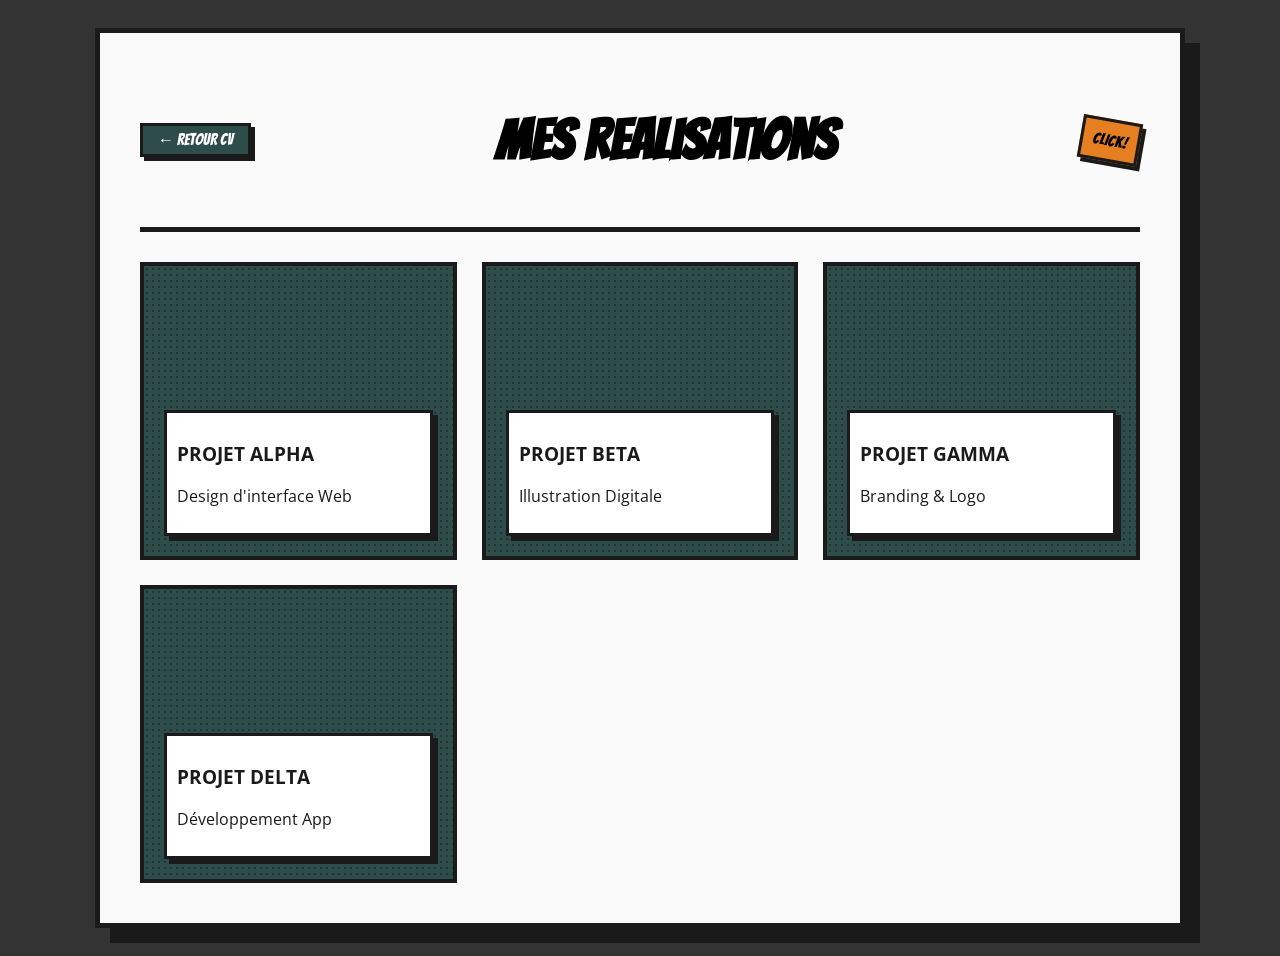
==== index.html @ 5f76e453 "Add files via upload" ====
<!DOCTYPE html>
<html lang="fr">
<head>
    <meta charset="UTF-8">
    <meta name="viewport" content="width=device-width, initial-scale=1.0">
    <title>Portfolio - Style Comics</title>
    <link rel="stylesheet" href="style.css">
    <link href="https://fonts.googleapis.com/css2?family=Bangers&family=Open+Sans:wght@400;700&display=swap" rel="stylesheet">
</head>
<body>
    <div class="portfolio-container">
        <header class="portfolio-header">
            <a href="https://lsylviel.github.io/CV-Sylvie-Leperlier---Designer-D-veloppeuse-Junior/" class="back-btn">← RETOUR CV</a>
            <h1 class="name">MES RealisationS</h1>
            <div class="onomatopoeia">CLICK!</div>
        </header>

        <main class="projects-grid">
            <!-- Projet 1 -->
            <div class="project-card halftone" data-project="Projet Alpha">
                <div class="project-content">
                    <h3>PROJET ALPHA</h3>
                    <p>Design d'interface Web</p>
                </div>
            </div>

            <!-- Projet 2 -->
            <div class="project-card halftone" data-project="Projet Beta">
                <div class="project-content">
                    <h3>PROJET BETA</h3>
                    <p>Illustration Digitale</p>
                </div>
            </div>

            <!-- Projet 3 -->
            <div class="project-card halftone" data-project="Projet Gamma">
                <div class="project-content">
                    <h3>PROJET GAMMA</h3>
                    <p>Branding & Logo</p>
                </div>
            </div>
            
            <!-- Projet 4 -->
            <div class="project-card halftone" data-project="Projet Delta">
                <div class="project-content">
                    <h3>PROJET DELTA</h3>
                    <p>Développement App</p>
                </div>
            </div>
        </main>
    </div>

    <!-- Fenêtre Modale pour les détails -->
    <div id="modal" class="modal">
        <div class="modal-content">
            <span class="close">&times;</span>
            <h2 id="modal-title">TITRE DU PROJET</h2>
            <div class="modal-body">
                <p>Ici, tu pourras ajouter la description détaillée, des images ou un lien vers la démo.</p>
            </div>
        </div>
    </div>

    <script src="script.js"></script>
</body>
</html>
---- style.css ----
:root {
    --ink-black: #1a1a1a;
    --paper-white: #fafafa;
    --comic-yellow: #f1c40f;
    --primary-green: #2d4c4a;
    --accent-orange: #e67e22;
}

body {
    background-color: #333;
    font-family: 'Open Sans', sans-serif;
    padding: 20px;
}

.portfolio-container {
    background-color: var(--paper-white);
    max-width: 1000px;
    margin: 0 auto;
    border: 5px solid var(--ink-black);
    box-shadow: 15px 15px 0px var(--ink-black);
    padding: 40px;
}

.portfolio-header {
    display: flex;
    justify-content: space-between;
    align-items: center;
    border-bottom: 5px solid var(--ink-black);
    padding-bottom: 20px;
    margin-bottom: 30px;
    position: relative;
}

.back-btn {
    font-family: 'Bangers', cursive;
    text-decoration: none;
    color: white;
    background: var(--primary-green);
    padding: 5px 15px;
    border: 3px solid var(--ink-black);
    box-shadow: 4px 4px 0px var(--ink-black);
}

.name { font-family: 'Bangers', cursive; font-size: 3.5rem; }

.onomatopoeia {
    background: var(--accent-orange);
    padding: 10px;
    font-family: 'Bangers', cursive;
    border: 3px solid var(--ink-black);
    transform: rotate(10deg);
    box-shadow: 4px 4px 0px var(--ink-black);
}

/* Grille de projets */
.projects-grid {
    display: grid;
    grid-template-columns: repeat(auto-fit, minmax(280px, 1fr));
    gap: 25px;
}

.project-card {
    height: 250px;
    border: 4px solid var(--ink-black);
    background-color: var(--primary-green);
    color: white;
    position: relative;
    cursor: pointer;
    transition: transform 0.2s;
    overflow: hidden;
    display: flex;
    align-items: flex-end;
    padding: 20px;
}

.project-card:hover {
    transform: scale(1.02) rotate(-1deg);
}

.project-content {
    background: white;
    color: var(--ink-black);
    padding: 10px;
    border: 3px solid var(--ink-black);
    width: 100%;
    box-shadow: 5px 5px 0px var(--ink-black);
}

.halftone {
    background-image: radial-gradient(rgba(0,0,0,0.3) 20%, transparent 20%);
    background-size: 6px 6px;
}

/* Modale */
.modal {
    display: none;
    position: fixed;
    z-index: 100;
    left: 0; top: 0; width: 100%; height: 100%;
    background-color: rgba(0,0,0,0.8);
}

.modal-content {
    background-color: var(--paper-white);
    margin: 10% auto;
    padding: 20px;
    border: 5px solid var(--ink-black);
    width: 60%;
    box-shadow: 10px 10px 0px var(--comic-yellow);
}

.close { float: right; font-size: 2rem; cursor: pointer; }
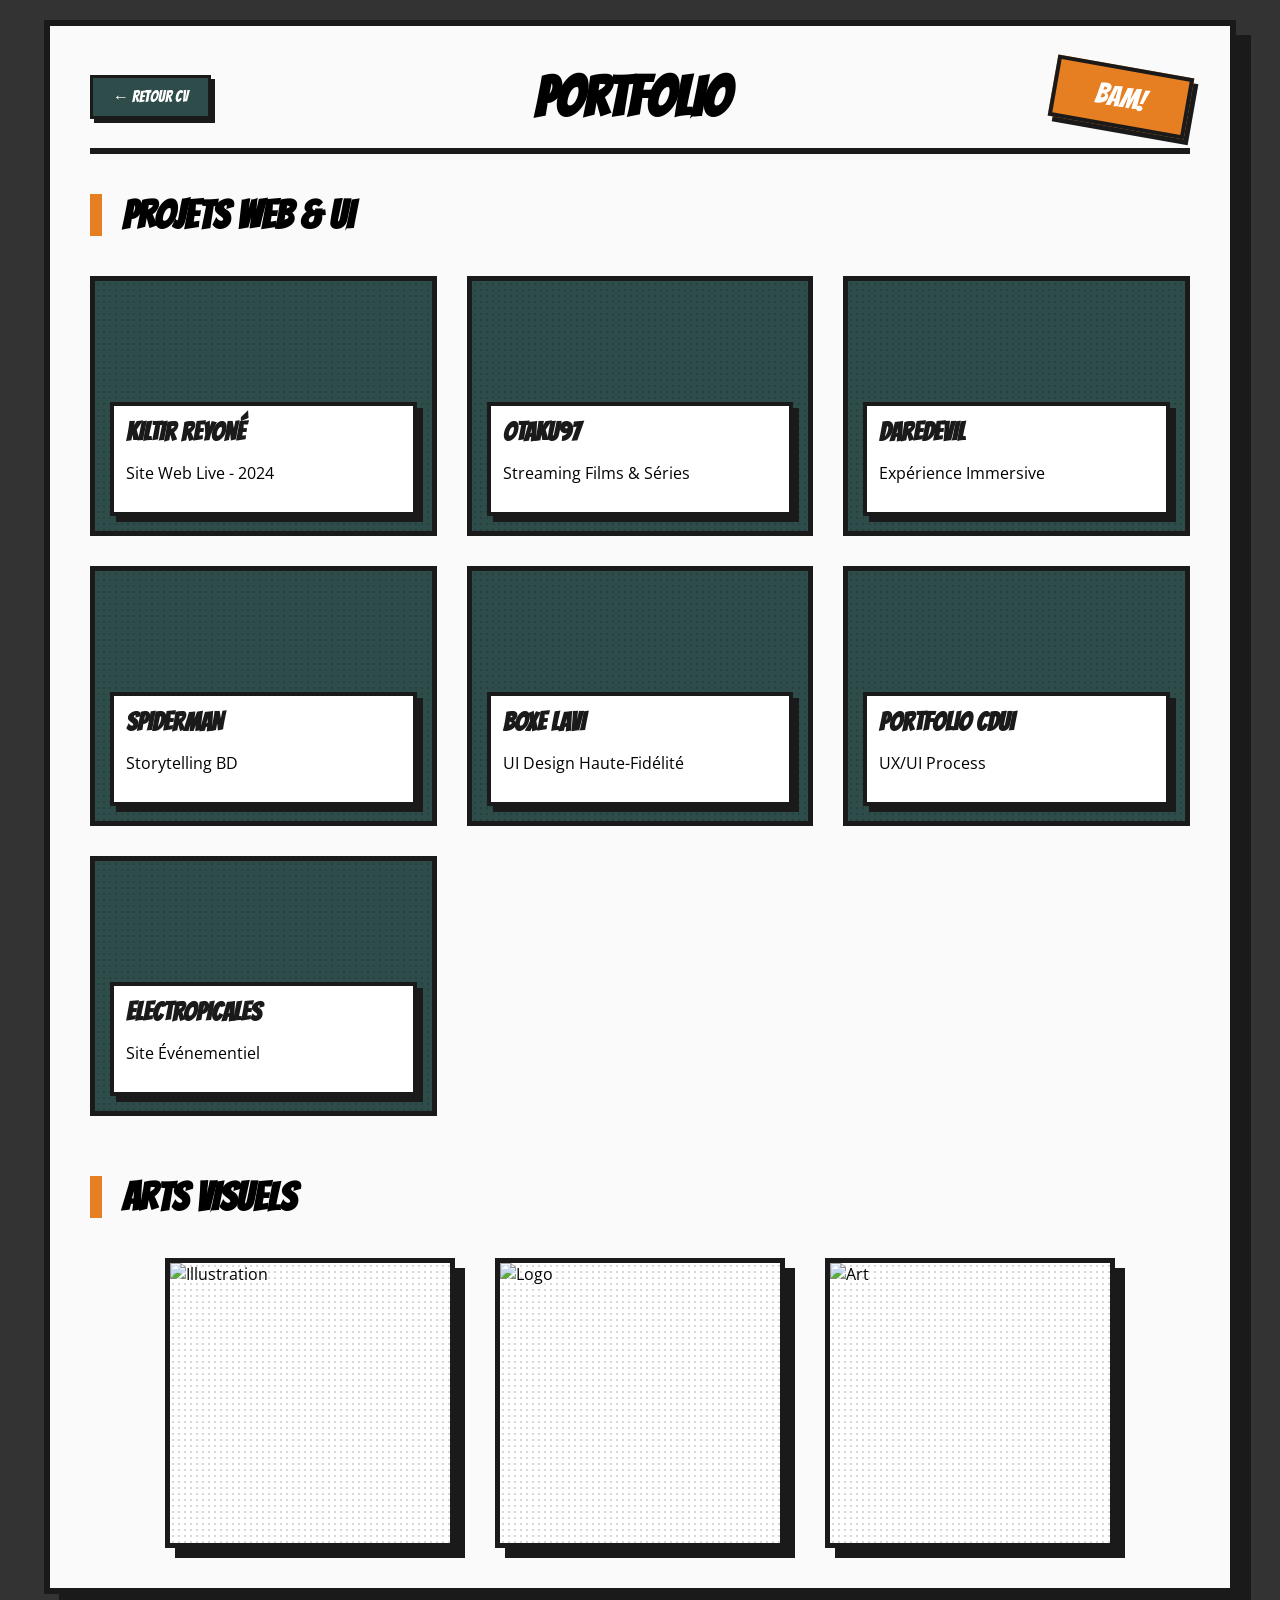
==== commit 08848c24: "Add files via upload" ====
--- a/index.html
+++ b/index.html
@@ -3,7 +3,7 @@
 <head>
     <meta charset="UTF-8">
     <meta name="viewport" content="width=device-width, initial-scale=1.0">
-    <title>Portfolio - Style Comics</title>
+    <title>Portfolio - Sylvie Leperlier</title>
     <link rel="stylesheet" href="style.css">
     <link href="https://fonts.googleapis.com/css2?family=Bangers&family=Open+Sans:wght@400;700&display=swap" rel="stylesheet">
 </head>
@@ -11,53 +11,67 @@
     <div class="portfolio-container">
         <header class="portfolio-header">
             <a href="https://lsylviel.github.io/CV-Sylvie-Leperlier---Designer-D-veloppeuse-Junior/" class="back-btn">← RETOUR CV</a>
-            <h1 class="name">MES RealisationS</h1>
-            <div class="onomatopoeia">CLICK!</div>
+            <h1 class="name">PORTFOLIO</h1>
+            <div class="onomatopoeia" id="bam-button">BAM!</div>
         </header>
 
+        <h2 class="section-title-comics">PROJETS WEB & UI</h2>
         <main class="projects-grid">
-            <!-- Projet 1 -->
-            <div class="project-card halftone" data-project="Projet Alpha">
-                <div class="project-content">
-                    <h3>PROJET ALPHA</h3>
-                    <p>Design d'interface Web</p>
-                </div>
+            
+            <div class="project-card-green halftone" data-type="web" data-project="Kiltir Reyoné" data-info="Réalisation 2024. Site vitrine dédié à la valorisation de la culture réunionnaise. Optimisation UX/UI, développement responsive et mise en ligne réelle." data-link="https://www.kiltirreyone.re/">
+                <div class="project-content"><h3>KILTIR REYONÉ</h3><p>Site Web Live - 2024</p></div>
             </div>
 
-            <!-- Projet 2 -->
-            <div class="project-card halftone" data-project="Projet Beta">
-                <div class="project-content">
-                    <h3>PROJET BETA</h3>
-                    <p>Illustration Digitale</p>
-                </div>
+            <div class="project-card-green halftone" data-type="web" data-project="Otaku97" data-info="Conception d'une plateforme de SVOD premium regroupant Films, Séries et Animés. Une interface pensée pour les passionnés de Pop-Culture." data-link="https://lsylviel.github.io/otaku97/">
+                <div class="project-content"><h3>OTAKU97</h3><p>Streaming Films & Séries</p></div>
             </div>
 
-            <!-- Projet 3 -->
-            <div class="project-card halftone" data-project="Projet Gamma">
-                <div class="project-content">
-                    <h3>PROJET GAMMA</h3>
-                    <p>Branding & Logo</p>
-                </div>
+            <div class="project-card-green halftone" data-type="web" data-project="Daredevil" data-info="Immersion totale dans l'univers de Hell's Kitchen. Travail poussé sur l'ambiance 'Dark UI' et les contrastes forts pour un design percutant." data-link="https://lsylviel.github.io/daredevil/">
+                <div class="project-content"><h3>DAREDEVIL</h3><p>Expérience Immersive</p></div>
             </div>
-            
-            <!-- Projet 4 -->
-            <div class="project-card halftone" data-project="Projet Delta">
-                <div class="project-content">
-                    <h3>PROJET DELTA</h3>
-                    <p>Développement App</p>
-                </div>
+
+            <div class="project-card-green halftone" data-type="web" data-project="Spiderman" data-info="Expérience interactive conçue comme une planche de BD vivante. Le storytelling guide l'utilisateur à travers des cases dynamiques via le scroll." data-link="https://lsylviel.github.io/spiderman/">
+                <div class="project-content"><h3>SPIDERMAN</h3><p>Storytelling BD</p></div>
+            </div>
+
+            <div class="project-card-green halftone" data-type="web" data-project="Boxe Lavi" data-img="Maquette Haute Fidélité - Boxe Lavi.jpg" data-info="Landing page haute-fidélité pour un club de boxe. Un design puissant en noir, blanc et rouge avec une esthétique manga dynamique." data-link="#">
+                <div class="project-content"><h3>BOXE LAVI</h3><p>UI Design Haute-Fidélité</p></div>
+            </div>
+
+            <div class="project-card-green halftone" 
+                 data-type="web" 
+                 data-project="Landing Page CDUI : Processus UI" 
+                 data-img-low="Maquette Basse Fidélité - Landing page CDUI.jpg" 
+                 data-img-high="Maquette haute fidelité - Landing Page CDUI.jpg" 
+                 data-info="Étude de cas complète : Passage d'une structure basse fidélité (Wireframe) à un rendu final moderne et ergonomique." 
+                 data-link="#">
+                <div class="project-content"><h3>PORTFOLIO CDUI</h3><p>UX/UI Process</p></div>
+            </div>
+
+            <div class="project-card-green halftone" data-type="web" data-project="Electropicales" data-info="Site événementiel pour le festival 2026. Un design vibrant qui capture l'énergie de la musique électronique." data-link="https://lsylviel.github.io/les-electropicales-2026/index.html">
+                <div class="project-content"><h3>ELECTROPICALES</h3><p>Site Événementiel</p></div>
             </div>
         </main>
+
+        <h2 class="section-title-comics" style="margin-top: 60px;">ARTS VISUELS</h2>
+        <section class="visual-grid-centered">
+            <div class="visual-card-white halftone" data-type="visual" data-project="Illustration Digitale" data-info="Character design réalisé sur tablette graphique.">
+                <img src="image1.jpg" alt="Illustration" class="visual-img">
+            </div>
+            <div class="visual-card-white halftone" data-type="visual" data-project="Logo Design" data-info="Identité visuelle vectorielle.">
+                <img src="image2.png" alt="Logo" class="visual-img">
+            </div>
+            <div class="visual-card-white halftone" data-type="visual" data-project="Concept Graphique" data-info="Mise en page créative pour supports numériques.">
+                <img src="image3.jpg" alt="Art" class="visual-img">
+            </div>
+        </section>
     </div>
 
-    <!-- Fenêtre Modale pour les détails -->
     <div id="modal" class="modal">
         <div class="modal-content">
             <span class="close">&times;</span>
-            <h2 id="modal-title">TITRE DU PROJET</h2>
-            <div class="modal-body">
-                <p>Ici, tu pourras ajouter la description détaillée, des images ou un lien vers la démo.</p>
-            </div>
+            <h2 id="modal-title"></h2>
+            <div id="modal-body" class="modal-body"></div>
         </div>
     </div>
 
--- a/style.css
+++ b/style.css
@@ -6,107 +6,85 @@
     --accent-orange: #e67e22;
 }
 
-body {
-    background-color: #333;
-    font-family: 'Open Sans', sans-serif;
-    padding: 20px;
-}
+body { background-color: #333; font-family: 'Open Sans', sans-serif; margin: 0; padding: 20px; }
 
 .portfolio-container {
     background-color: var(--paper-white);
-    max-width: 1000px;
+    max-width: 1100px;
     margin: 0 auto;
-    border: 5px solid var(--ink-black);
+    border: 6px solid var(--ink-black);
     box-shadow: 15px 15px 0px var(--ink-black);
     padding: 40px;
 }
 
 .portfolio-header {
-    display: flex;
-    justify-content: space-between;
-    align-items: center;
-    border-bottom: 5px solid var(--ink-black);
-    padding-bottom: 20px;
-    margin-bottom: 30px;
-    position: relative;
+    display: flex; justify-content: space-between; align-items: center;
+    border-bottom: 6px solid var(--ink-black); padding-bottom: 20px; margin-bottom: 30px;
+}
+
+.name { font-family: 'Bangers', cursive; font-size: 3.5rem; margin: 0; }
+
+.onomatopoeia {
+    background: var(--accent-orange);
+    width: 130px; text-align: center; padding: 12px 0;
+    font-family: 'Bangers', cursive; font-size: 1.8rem; color: white;
+    border: 4px solid var(--ink-black); transform: rotate(10deg);
+    box-shadow: 5px 5px 0px var(--ink-black); cursor: pointer;
+    user-select: none; transition: 0.1s;
+}
+.onomatopoeia:active { transform: scale(1.1) rotate(-5deg); background: var(--comic-yellow); color: var(--ink-black); }
+
+.section-title-comics { 
+    font-family: 'Bangers', cursive; font-size: 2.5rem; 
+    border-left: 12px solid var(--accent-orange); padding-left: 20px; margin: 40px 0; 
 }
 
 .back-btn {
-    font-family: 'Bangers', cursive;
-    text-decoration: none;
-    color: white;
-    background: var(--primary-green);
-    padding: 5px 15px;
-    border: 3px solid var(--ink-black);
+    font-family: 'Bangers', cursive; text-decoration: none; color: white;
+    background: var(--primary-green); padding: 10px 20px; border: 3px solid var(--ink-black);
     box-shadow: 4px 4px 0px var(--ink-black);
 }
 
-.name { font-family: 'Bangers', cursive; font-size: 3.5rem; }
-
-.onomatopoeia {
-    background: var(--accent-orange);
-    padding: 10px;
-    font-family: 'Bangers', cursive;
-    border: 3px solid var(--ink-black);
-    transform: rotate(10deg);
-    box-shadow: 4px 4px 0px var(--ink-black);
+.projects-grid {
+    display: grid; gap: 30px;
+    grid-template-columns: repeat(auto-fit, minmax(280px, 1fr));
 }
 
-/* Grille de projets */
-.projects-grid {
-    display: grid;
-    grid-template-columns: repeat(auto-fit, minmax(280px, 1fr));
-    gap: 25px;
+.project-card-green {
+    height: 220px; border: 5px solid var(--ink-black); background: var(--primary-green);
+    cursor: pointer; position: relative; display: flex; align-items: flex-end; padding: 15px;
+    transition: transform 0.2s;
+}
+.project-card-green:hover { transform: rotate(-1deg) scale(1.02); }
+
+.project-content { 
+    background: white; border: 4px solid var(--ink-black); width: 100%; 
+    padding: 12px; box-shadow: 6px 6px 0px var(--ink-black); 
+}
+.project-content h3 { margin: 0; font-family: 'Bangers'; font-size: 1.6rem; color: var(--ink-black); }
+
+.visual-grid-centered {
+    display: flex; flex-wrap: wrap; justify-content: center; gap: 40px; width: 100%;
 }
 
-.project-card {
-    height: 250px;
-    border: 4px solid var(--ink-black);
-    background-color: var(--primary-green);
-    color: white;
-    position: relative;
-    cursor: pointer;
-    transition: transform 0.2s;
-    overflow: hidden;
-    display: flex;
-    align-items: flex-end;
-    padding: 20px;
+.visual-card-white {
+    width: 280px; aspect-ratio: 1/1; border: 5px solid var(--ink-black); 
+    background: white; cursor: pointer; overflow: hidden; 
+    display: flex; align-items: center; justify-content: center;
+    box-shadow: 10px 10px 0px var(--ink-black); transition: transform 0.2s;
 }
 
-.project-card:hover {
-    transform: scale(1.02) rotate(-1deg);
-}
+.visual-img { width: 100%; height: 100%; object-fit: cover; }
+.halftone { background-image: radial-gradient(rgba(0,0,0,0.15) 20%, transparent 20%); background-size: 6px 6px; }
 
-.project-content {
-    background: white;
-    color: var(--ink-black);
-    padding: 10px;
-    border: 3px solid var(--ink-black);
-    width: 100%;
-    box-shadow: 5px 5px 0px var(--ink-black);
-}
+.modal { display: none; position: fixed; z-index: 100; left: 0; top: 0; width: 100%; height: 100%; background: rgba(0,0,0,0.9); padding: 20px; overflow-y: auto; }
+.modal-content { background: white; max-width: 850px; margin: 30px auto; border: 6px solid var(--ink-black); padding: 30px; box-shadow: 15px 15px 0 var(--comic-yellow); position: relative; }
+.close { position: absolute; right: 15px; top: 5px; font-size: 40px; cursor: pointer; font-family: 'Bangers'; }
 
-.halftone {
-    background-image: radial-gradient(rgba(0,0,0,0.3) 20%, transparent 20%);
-    background-size: 6px 6px;
-}
+.process-grid { display: grid; grid-template-columns: 1fr 1fr; gap: 20px; margin-bottom: 20px; }
 
-/* Modale */
-.modal {
-    display: none;
-    position: fixed;
-    z-index: 100;
-    left: 0; top: 0; width: 100%; height: 100%;
-    background-color: rgba(0,0,0,0.8);
-}
-
-.modal-content {
-    background-color: var(--paper-white);
-    margin: 10% auto;
-    padding: 20px;
-    border: 5px solid var(--ink-black);
-    width: 60%;
-    box-shadow: 10px 10px 0px var(--comic-yellow);
-}
-
-.close { float: right; font-size: 2rem; cursor: pointer; }+@media (max-width: 768px) {
+    .portfolio-header { flex-direction: column; gap: 20px; text-align: center; }
+    .process-grid { grid-template-columns: 1fr; }
+    .name { font-size: 2.5rem; }
+}
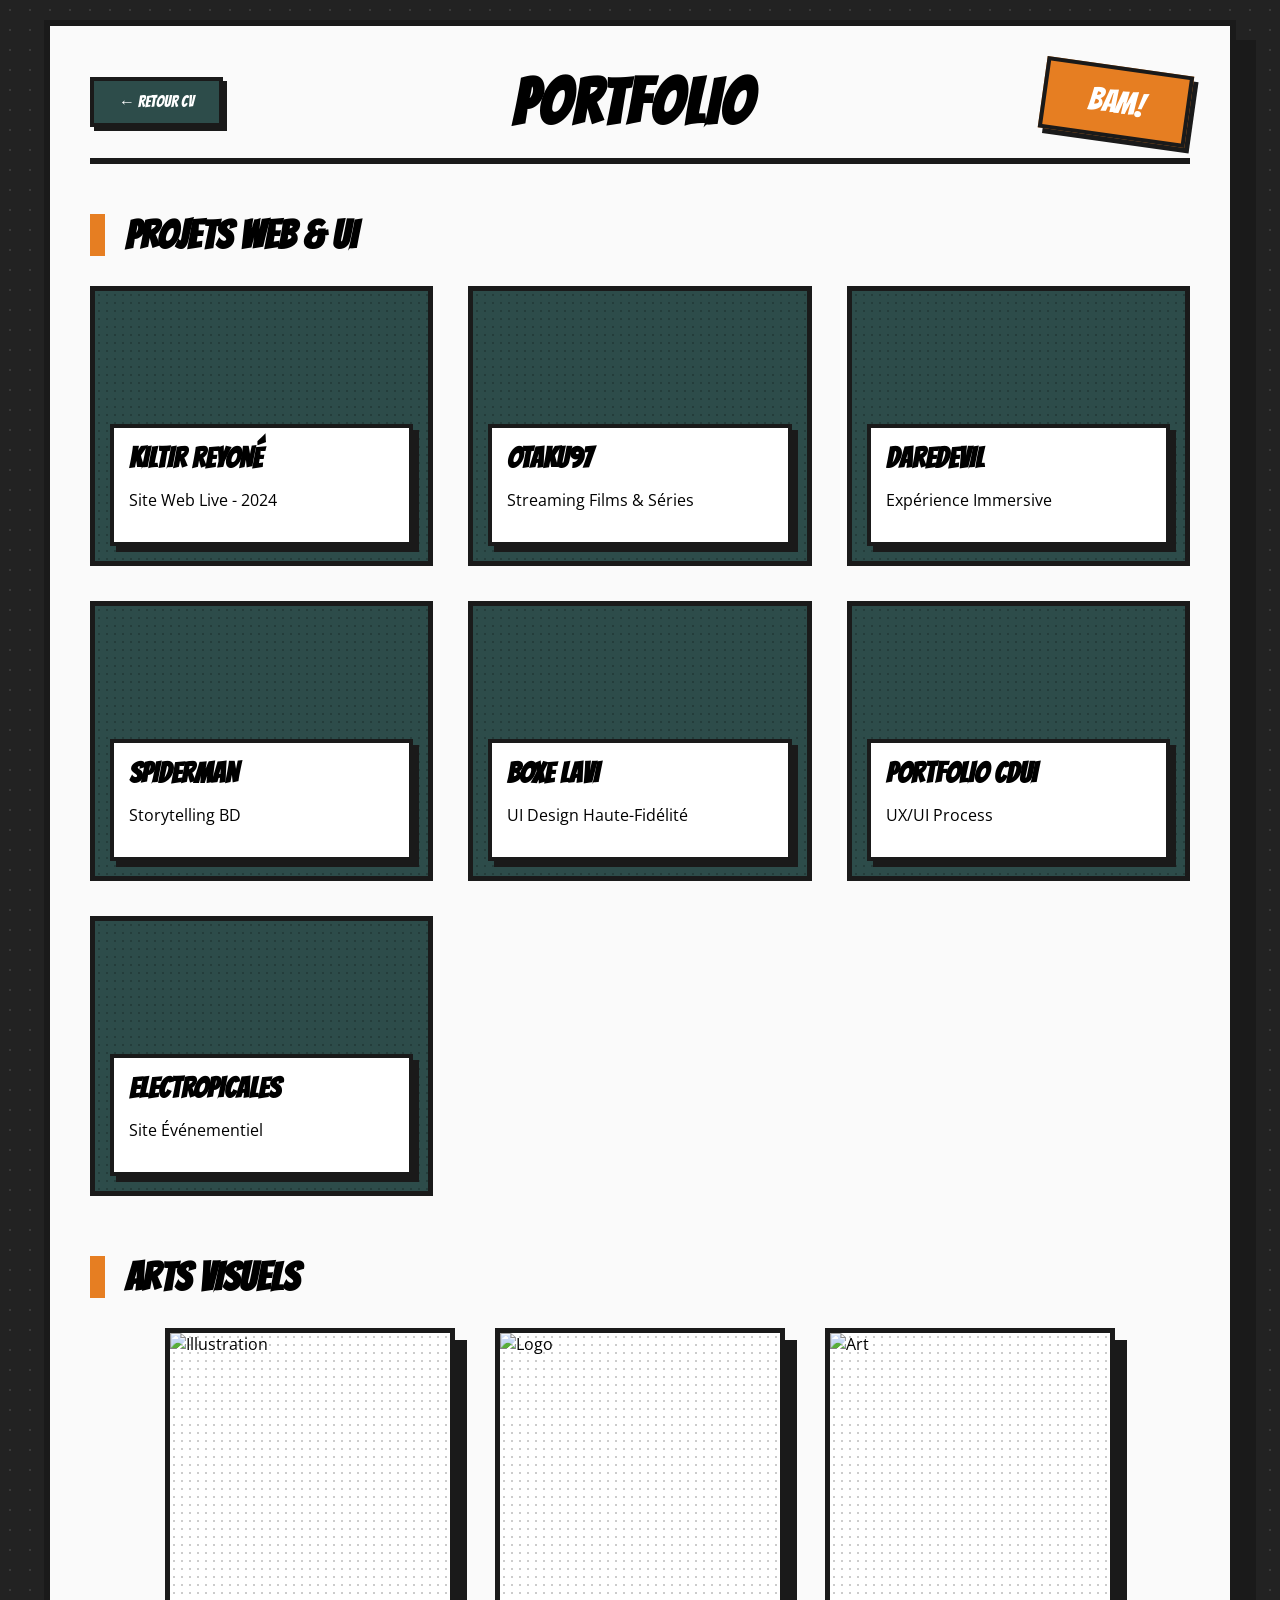
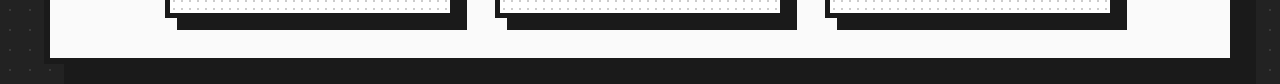
==== commit 7acb8b60: "Add files via upload" ====
--- a/index.html
+++ b/index.html
@@ -22,19 +22,19 @@
                 <div class="project-content"><h3>KILTIR REYONÉ</h3><p>Site Web Live - 2024</p></div>
             </div>
 
-            <div class="project-card-green halftone" data-type="web" data-project="Otaku97" data-info="Conception d'une plateforme de SVOD premium regroupant Films, Séries et Animés. Une interface pensée pour les passionnés de Pop-Culture." data-link="https://lsylviel.github.io/otaku97/">
+            <div class="project-card-green halftone" data-type="web" data-project="Otaku97" data-info="Conception d'une plateforme de SVOD premium regroupant Films, Séries et Animés." data-link="https://lsylviel.github.io/otaku97/">
                 <div class="project-content"><h3>OTAKU97</h3><p>Streaming Films & Séries</p></div>
             </div>
 
-            <div class="project-card-green halftone" data-type="web" data-project="Daredevil" data-info="Immersion totale dans l'univers de Hell's Kitchen. Travail poussé sur l'ambiance 'Dark UI' et les contrastes forts pour un design percutant." data-link="https://lsylviel.github.io/daredevil/">
+            <div class="project-card-green halftone" data-type="web" data-project="Daredevil" data-info="Immersion totale dans l'univers de Hell's Kitchen. Travail sur l'ambiance 'Dark UI'." data-link="https://lsylviel.github.io/daredevil/">
                 <div class="project-content"><h3>DAREDEVIL</h3><p>Expérience Immersive</p></div>
             </div>
 
-            <div class="project-card-green halftone" data-type="web" data-project="Spiderman" data-info="Expérience interactive conçue comme une planche de BD vivante. Le storytelling guide l'utilisateur à travers des cases dynamiques via le scroll." data-link="https://lsylviel.github.io/spiderman/">
+            <div class="project-card-green halftone" data-type="web" data-project="Spiderman" data-info="Planche de BD vivante. Le storytelling guide l'utilisateur via le scroll." data-link="https://lsylviel.github.io/spiderman/">
                 <div class="project-content"><h3>SPIDERMAN</h3><p>Storytelling BD</p></div>
             </div>
 
-            <div class="project-card-green halftone" data-type="web" data-project="Boxe Lavi" data-img="Maquette Haute Fidélité - Boxe Lavi.jpg" data-info="Landing page haute-fidélité pour un club de boxe. Un design puissant en noir, blanc et rouge avec une esthétique manga dynamique." data-link="#">
+            <div class="project-card-green halftone" data-type="web" data-project="Boxe Lavi" data-img="Maquette Haute Fidélité - Boxe Lavi.jpg" data-info="Landing page haute-fidélité pour un club de boxe. Style manga dynamique." data-link="#">
                 <div class="project-content"><h3>BOXE LAVI</h3><p>UI Design Haute-Fidélité</p></div>
             </div>
 
@@ -43,12 +43,12 @@
                  data-project="Landing Page CDUI : Processus UI" 
                  data-img-low="Maquette Basse Fidélité - Landing page CDUI.jpg" 
                  data-img-high="Maquette haute fidelité - Landing Page CDUI.jpg" 
-                 data-info="Étude de cas complète : Passage d'une structure basse fidélité (Wireframe) à un rendu final moderne et ergonomique." 
+                 data-info="Étude de cas : Passage du Wireframe au rendu final." 
                  data-link="#">
                 <div class="project-content"><h3>PORTFOLIO CDUI</h3><p>UX/UI Process</p></div>
             </div>
 
-            <div class="project-card-green halftone" data-type="web" data-project="Electropicales" data-info="Site événementiel pour le festival 2026. Un design vibrant qui capture l'énergie de la musique électronique." data-link="https://lsylviel.github.io/les-electropicales-2026/index.html">
+            <div class="project-card-green halftone" data-type="web" data-project="Electropicales" data-info="Site événementiel pour le festival 2026." data-link="https://lsylviel.github.io/les-electropicales-2026/index.html">
                 <div class="project-content"><h3>ELECTROPICALES</h3><p>Site Événementiel</p></div>
             </div>
         </main>
@@ -61,7 +61,7 @@
             <div class="visual-card-white halftone" data-type="visual" data-project="Logo Design" data-info="Identité visuelle vectorielle.">
                 <img src="image2.png" alt="Logo" class="visual-img">
             </div>
-            <div class="visual-card-white halftone" data-type="visual" data-project="Concept Graphique" data-info="Mise en page créative pour supports numériques.">
+            <div class="visual-card-white halftone" data-type="visual" data-project="Concept Graphique" data-info="Mise en page créative.">
                 <img src="image3.jpg" alt="Art" class="visual-img">
             </div>
         </section>
--- a/style.css
+++ b/style.css
@@ -6,14 +6,24 @@
     --accent-orange: #e67e22;
 }
 
-body { background-color: #333; font-family: 'Open Sans', sans-serif; margin: 0; padding: 20px; }
+/* FOND DE PAGE AVEC TRAME COMICS */
+body { 
+    background-color: #222; 
+    background-image: radial-gradient(rgba(255,255,255,0.1) 1px, transparent 1px);
+    background-size: 20px 20px;
+    font-family: 'Open Sans', sans-serif; 
+    margin: 0; 
+    padding: 20px; 
+}
 
 .portfolio-container {
     background-color: var(--paper-white);
+    /* Effet texture papier subtile */
+    background-image: url('https://www.transparenttextures.com/patterns/stardust.png'); 
     max-width: 1100px;
     margin: 0 auto;
     border: 6px solid var(--ink-black);
-    box-shadow: 15px 15px 0px var(--ink-black);
+    box-shadow: 20px 20px 0px var(--ink-black);
     padding: 40px;
 }
 
@@ -22,69 +32,72 @@
     border-bottom: 6px solid var(--ink-black); padding-bottom: 20px; margin-bottom: 30px;
 }
 
-.name { font-family: 'Bangers', cursive; font-size: 3.5rem; margin: 0; }
+.name { font-family: 'Bangers', cursive; font-size: 4rem; margin: 0; letter-spacing: 2px; }
 
 .onomatopoeia {
     background: var(--accent-orange);
-    width: 130px; text-align: center; padding: 12px 0;
-    font-family: 'Bangers', cursive; font-size: 1.8rem; color: white;
-    border: 4px solid var(--ink-black); transform: rotate(10deg);
+    width: 140px; text-align: center; padding: 15px 0;
+    font-family: 'Bangers', cursive; font-size: 2rem; color: white;
+    border: 4px solid var(--ink-black); transform: rotate(8deg);
     box-shadow: 5px 5px 0px var(--ink-black); cursor: pointer;
-    user-select: none; transition: 0.1s;
+    transition: 0.1s;
 }
-.onomatopoeia:active { transform: scale(1.1) rotate(-5deg); background: var(--comic-yellow); color: var(--ink-black); }
+.onomatopoeia:hover { transform: rotate(-5deg) scale(1.1); background: var(--comic-yellow); color: var(--ink-black); }
 
 .section-title-comics { 
     font-family: 'Bangers', cursive; font-size: 2.5rem; 
-    border-left: 12px solid var(--accent-orange); padding-left: 20px; margin: 40px 0; 
+    border-left: 15px solid var(--accent-orange); padding-left: 20px; margin: 50px 0 30px; 
 }
 
 .back-btn {
     font-family: 'Bangers', cursive; text-decoration: none; color: white;
-    background: var(--primary-green); padding: 10px 20px; border: 3px solid var(--ink-black);
+    background: var(--primary-green); padding: 12px 25px; border: 4px solid var(--ink-black);
     box-shadow: 4px 4px 0px var(--ink-black);
 }
 
 .projects-grid {
-    display: grid; gap: 30px;
-    grid-template-columns: repeat(auto-fit, minmax(280px, 1fr));
+    display: grid; gap: 35px;
+    grid-template-columns: repeat(auto-fit, minmax(300px, 1fr));
 }
 
 .project-card-green {
-    height: 220px; border: 5px solid var(--ink-black); background: var(--primary-green);
+    height: 240px; border: 5px solid var(--ink-black); background: var(--primary-green);
     cursor: pointer; position: relative; display: flex; align-items: flex-end; padding: 15px;
     transition: transform 0.2s;
 }
-.project-card-green:hover { transform: rotate(-1deg) scale(1.02); }
+.project-card-green:hover { transform: translate(-5px, -5px); box-shadow: 8px 8px 0px var(--accent-orange); }
 
 .project-content { 
     background: white; border: 4px solid var(--ink-black); width: 100%; 
-    padding: 12px; box-shadow: 6px 6px 0px var(--ink-black); 
+    padding: 15px; box-shadow: 6px 6px 0px var(--ink-black); 
 }
-.project-content h3 { margin: 0; font-family: 'Bangers'; font-size: 1.6rem; color: var(--ink-black); }
+.project-content h3 { margin: 0; font-family: 'Bangers'; font-size: 1.8rem; }
 
 .visual-grid-centered {
-    display: flex; flex-wrap: wrap; justify-content: center; gap: 40px; width: 100%;
+    display: flex; flex-wrap: wrap; justify-content: center; gap: 40px;
 }
 
 .visual-card-white {
     width: 280px; aspect-ratio: 1/1; border: 5px solid var(--ink-black); 
     background: white; cursor: pointer; overflow: hidden; 
     display: flex; align-items: center; justify-content: center;
-    box-shadow: 10px 10px 0px var(--ink-black); transition: transform 0.2s;
+    box-shadow: 12px 12px 0px var(--ink-black); transition: 0.2s;
 }
+.visual-card-white:hover { transform: scale(1.05); }
 
 .visual-img { width: 100%; height: 100%; object-fit: cover; }
-.halftone { background-image: radial-gradient(rgba(0,0,0,0.15) 20%, transparent 20%); background-size: 6px 6px; }
 
-.modal { display: none; position: fixed; z-index: 100; left: 0; top: 0; width: 100%; height: 100%; background: rgba(0,0,0,0.9); padding: 20px; overflow-y: auto; }
-.modal-content { background: white; max-width: 850px; margin: 30px auto; border: 6px solid var(--ink-black); padding: 30px; box-shadow: 15px 15px 0 var(--comic-yellow); position: relative; }
-.close { position: absolute; right: 15px; top: 5px; font-size: 40px; cursor: pointer; font-family: 'Bangers'; }
+/* EFFET DE TRAME (Halftone) SUR LES CARTES */
+.halftone { background-image: radial-gradient(rgba(0,0,0,0.2) 15%, transparent 15%); background-size: 8px 8px; }
 
-.process-grid { display: grid; grid-template-columns: 1fr 1fr; gap: 20px; margin-bottom: 20px; }
+.modal { display: none; position: fixed; z-index: 100; left: 0; top: 0; width: 100%; height: 100%; background: rgba(0,0,0,0.95); padding: 20px; overflow-y: auto; }
+.modal-content { background: white; max-width: 850px; margin: 40px auto; border: 6px solid var(--ink-black); padding: 40px; box-shadow: 20px 20px 0 var(--comic-yellow); position: relative; }
+.close { position: absolute; right: 20px; top: 10px; font-size: 50px; cursor: pointer; font-family: 'Bangers'; }
+
+.process-grid { display: grid; grid-template-columns: 1fr 1fr; gap: 20px; margin-bottom: 25px; }
 
 @media (max-width: 768px) {
-    .portfolio-header { flex-direction: column; gap: 20px; text-align: center; }
+    .portfolio-header { flex-direction: column; gap: 25px; text-align: center; }
     .process-grid { grid-template-columns: 1fr; }
-    .name { font-size: 2.5rem; }
+    .name { font-size: 2.8rem; }
 }
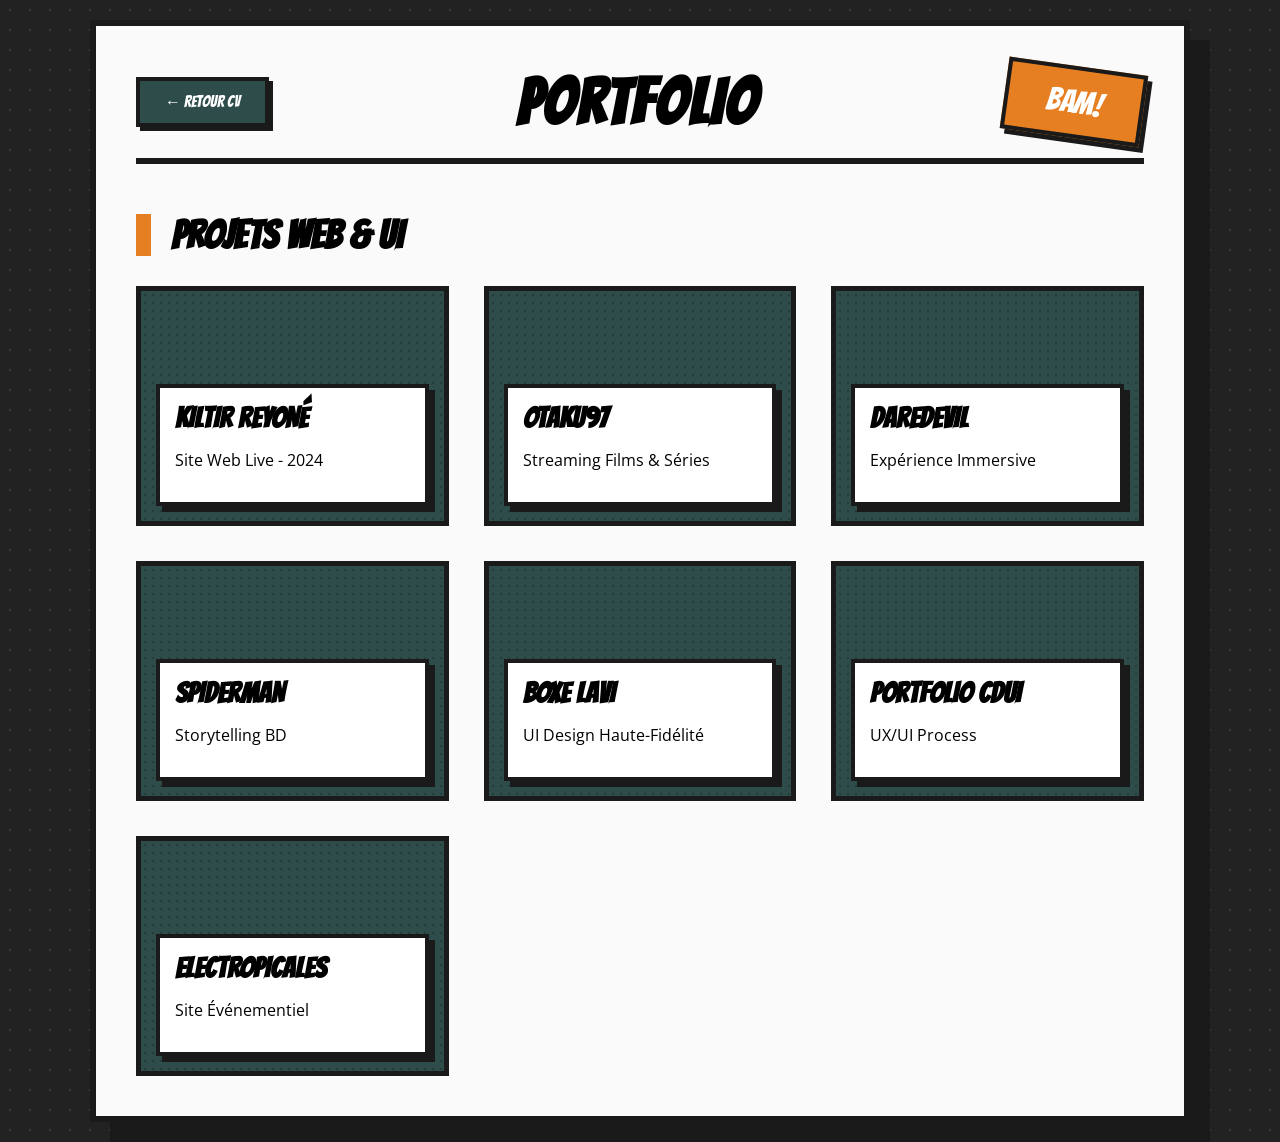
==== commit 8e83891d: "Add files via upload" ====
--- a/index.html
+++ b/index.html
@@ -52,19 +52,6 @@
                 <div class="project-content"><h3>ELECTROPICALES</h3><p>Site Événementiel</p></div>
             </div>
         </main>
-
-        <h2 class="section-title-comics" style="margin-top: 60px;">ARTS VISUELS</h2>
-        <section class="visual-grid-centered">
-            <div class="visual-card-white halftone" data-type="visual" data-project="Illustration Digitale" data-info="Character design réalisé sur tablette graphique.">
-                <img src="image1.jpg" alt="Illustration" class="visual-img">
-            </div>
-            <div class="visual-card-white halftone" data-type="visual" data-project="Logo Design" data-info="Identité visuelle vectorielle.">
-                <img src="image2.png" alt="Logo" class="visual-img">
-            </div>
-            <div class="visual-card-white halftone" data-type="visual" data-project="Concept Graphique" data-info="Mise en page créative.">
-                <img src="image3.jpg" alt="Art" class="visual-img">
-            </div>
-        </section>
     </div>
 
     <div id="modal" class="modal">
--- a/style.css
+++ b/style.css
@@ -4,6 +4,10 @@
     --comic-yellow: #f1c40f;
     --primary-green: #2d4c4a;
     --accent-orange: #e67e22;
+}
+
+* {
+    box-sizing: border-box;
 }
 
 /* FOND DE PAGE AVEC TRAME COMICS */
@@ -18,8 +22,8 @@
 
 .portfolio-container {
     background-color: var(--paper-white);
-    /* Effet texture papier subtile */
     background-image: url('https://www.transparenttextures.com/patterns/stardust.png'); 
+    width: 100%;
     max-width: 1100px;
     margin: 0 auto;
     border: 6px solid var(--ink-black);
@@ -28,19 +32,31 @@
 }
 
 .portfolio-header {
-    display: flex; justify-content: space-between; align-items: center;
-    border-bottom: 6px solid var(--ink-black); padding-bottom: 20px; margin-bottom: 30px;
+    display: flex; 
+    justify-content: space-between; 
+    align-items: center;
+    border-bottom: 6px solid var(--ink-black); 
+    padding-bottom: 20px; 
+    margin-bottom: 30px;
+    gap: 20px;
 }
 
 .name { font-family: 'Bangers', cursive; font-size: 4rem; margin: 0; letter-spacing: 2px; }
 
 .onomatopoeia {
     background: var(--accent-orange);
-    width: 140px; text-align: center; padding: 15px 0;
-    font-family: 'Bangers', cursive; font-size: 2rem; color: white;
-    border: 4px solid var(--ink-black); transform: rotate(8deg);
-    box-shadow: 5px 5px 0px var(--ink-black); cursor: pointer;
+    width: 140px; 
+    text-align: center; 
+    padding: 15px 0;
+    font-family: 'Bangers', cursive; 
+    font-size: 2rem; 
+    color: white;
+    border: 4px solid var(--ink-black); 
+    transform: rotate(8deg);
+    box-shadow: 5px 5px 0px var(--ink-black); 
+    cursor: pointer;
     transition: 0.1s;
+    flex-shrink: 0;
 }
 .onomatopoeia:hover { transform: rotate(-5deg) scale(1.1); background: var(--comic-yellow); color: var(--ink-black); }
 
@@ -49,55 +65,103 @@
     border-left: 15px solid var(--accent-orange); padding-left: 20px; margin: 50px 0 30px; 
 }
 
+/* CTA RETOUR CV AVEC EFFET DE SURVOL ANIMÉ */
 .back-btn {
-    font-family: 'Bangers', cursive; text-decoration: none; color: white;
-    background: var(--primary-green); padding: 12px 25px; border: 4px solid var(--ink-black);
+    font-family: 'Bangers', cursive; 
+    text-decoration: none; 
+    color: white;
+    background: var(--primary-green); 
+    padding: 12px 25px; 
+    border: 4px solid var(--ink-black);
     box-shadow: 4px 4px 0px var(--ink-black);
+    text-align: center;
+    display: inline-block;
+    transition: transform 0.15s ease, box-shadow 0.15s ease, background-color 0.15s ease;
+}
+.back-btn:hover {
+    transform: translate(-4px, -4px);
+    box-shadow: 8px 8px 0px var(--accent-orange);
+    background-color: #365d5a;
+}
+.back-btn:active {
+    transform: translate(2px, 2px);
+    box-shadow: 2px 2px 0px var(--ink-black);
 }
 
+/* GRILLE DES PROJETS */
 .projects-grid {
-    display: grid; gap: 35px;
-    grid-template-columns: repeat(auto-fit, minmax(300px, 1fr));
+    display: grid; 
+    gap: 35px;
+    grid-template-columns: repeat(auto-fit, minmax(280px, 1fr));
 }
 
 .project-card-green {
-    height: 240px; border: 5px solid var(--ink-black); background: var(--primary-green);
-    cursor: pointer; position: relative; display: flex; align-items: flex-end; padding: 15px;
+    height: 240px; 
+    border: 5px solid var(--ink-black); 
+    background: var(--primary-green);
+    cursor: pointer; 
+    position: relative; 
+    display: flex; 
+    align-items: flex-end; 
+    padding: 15px;
     transition: transform 0.2s;
 }
 .project-card-green:hover { transform: translate(-5px, -5px); box-shadow: 8px 8px 0px var(--accent-orange); }
 
 .project-content { 
-    background: white; border: 4px solid var(--ink-black); width: 100%; 
-    padding: 15px; box-shadow: 6px 6px 0px var(--ink-black); 
+    background: white; 
+    border: 4px solid var(--ink-black); 
+    width: 100%; 
+    padding: 15px; 
+    box-shadow: 6px 6px 0px var(--ink-black); 
 }
 .project-content h3 { margin: 0; font-family: 'Bangers'; font-size: 1.8rem; }
 
-.visual-grid-centered {
-    display: flex; flex-wrap: wrap; justify-content: center; gap: 40px;
+.halftone { background-image: radial-gradient(rgba(0,0,0,0.2) 15%, transparent 15%); background-size: 8px 8px; }
+
+/* MODAL RESPONSIVE */
+.modal { 
+    display: none; 
+    position: fixed; 
+    z-index: 100; 
+    left: 0; 
+    top: 0; 
+    width: 100%; 
+    height: 100%; 
+    background: rgba(0,0,0,0.95); 
+    padding: 20px; 
+    overflow-y: auto; 
+}
+.modal-content { 
+    background: white; 
+    width: 100%;
+    max-width: 850px; 
+    margin: 40px auto; 
+    border: 6px solid var(--ink-black); 
+    padding: 40px 20px; 
+    box-shadow: 20px 20px 0 var(--comic-yellow); 
+    position: relative; 
+}
+.close { position: absolute; right: 20px; top: 10px; font-size: 50px; cursor: pointer; font-family: 'Bangers'; }
+
+.process-grid { 
+    display: grid; 
+    grid-template-columns: 1fr 1fr; 
+    gap: 20px; 
+    margin-bottom: 25px; 
 }
 
-.visual-card-white {
-    width: 280px; aspect-ratio: 1/1; border: 5px solid var(--ink-black); 
-    background: white; cursor: pointer; overflow: hidden; 
-    display: flex; align-items: center; justify-content: center;
-    box-shadow: 12px 12px 0px var(--ink-black); transition: 0.2s;
+/* MEDIA QUERIES RESPONSIVE */
+@media (max-width: 900px) {
+    .portfolio-container { padding: 30px 20px; box-shadow: 10px 10px 0px var(--ink-black); }
+    .modal-content { margin: 20px auto; box-shadow: 10px 10px 0 var(--comic-yellow); }
 }
-.visual-card-white:hover { transform: scale(1.05); }
-
-.visual-img { width: 100%; height: 100%; object-fit: cover; }
-
-/* EFFET DE TRAME (Halftone) SUR LES CARTES */
-.halftone { background-image: radial-gradient(rgba(0,0,0,0.2) 15%, transparent 15%); background-size: 8px 8px; }
-
-.modal { display: none; position: fixed; z-index: 100; left: 0; top: 0; width: 100%; height: 100%; background: rgba(0,0,0,0.95); padding: 20px; overflow-y: auto; }
-.modal-content { background: white; max-width: 850px; margin: 40px auto; border: 6px solid var(--ink-black); padding: 40px; box-shadow: 20px 20px 0 var(--comic-yellow); position: relative; }
-.close { position: absolute; right: 20px; top: 10px; font-size: 50px; cursor: pointer; font-family: 'Bangers'; }
-
-.process-grid { display: grid; grid-template-columns: 1fr 1fr; gap: 20px; margin-bottom: 25px; }
 
 @media (max-width: 768px) {
-    .portfolio-header { flex-direction: column; gap: 25px; text-align: center; }
+    body { padding: 10px; }
+    .portfolio-header { flex-direction: column; gap: 20px; text-align: center; }
+    .name { font-size: 3rem; }
+    .section-title-comics { font-size: 2rem; text-align: center; border-left: none; border-bottom: 6px solid var(--accent-orange); padding-left: 0; padding-bottom: 10px; }
     .process-grid { grid-template-columns: 1fr; }
-    .name { font-size: 2.8rem; }
+    .back-btn { width: 100%; }
 }
